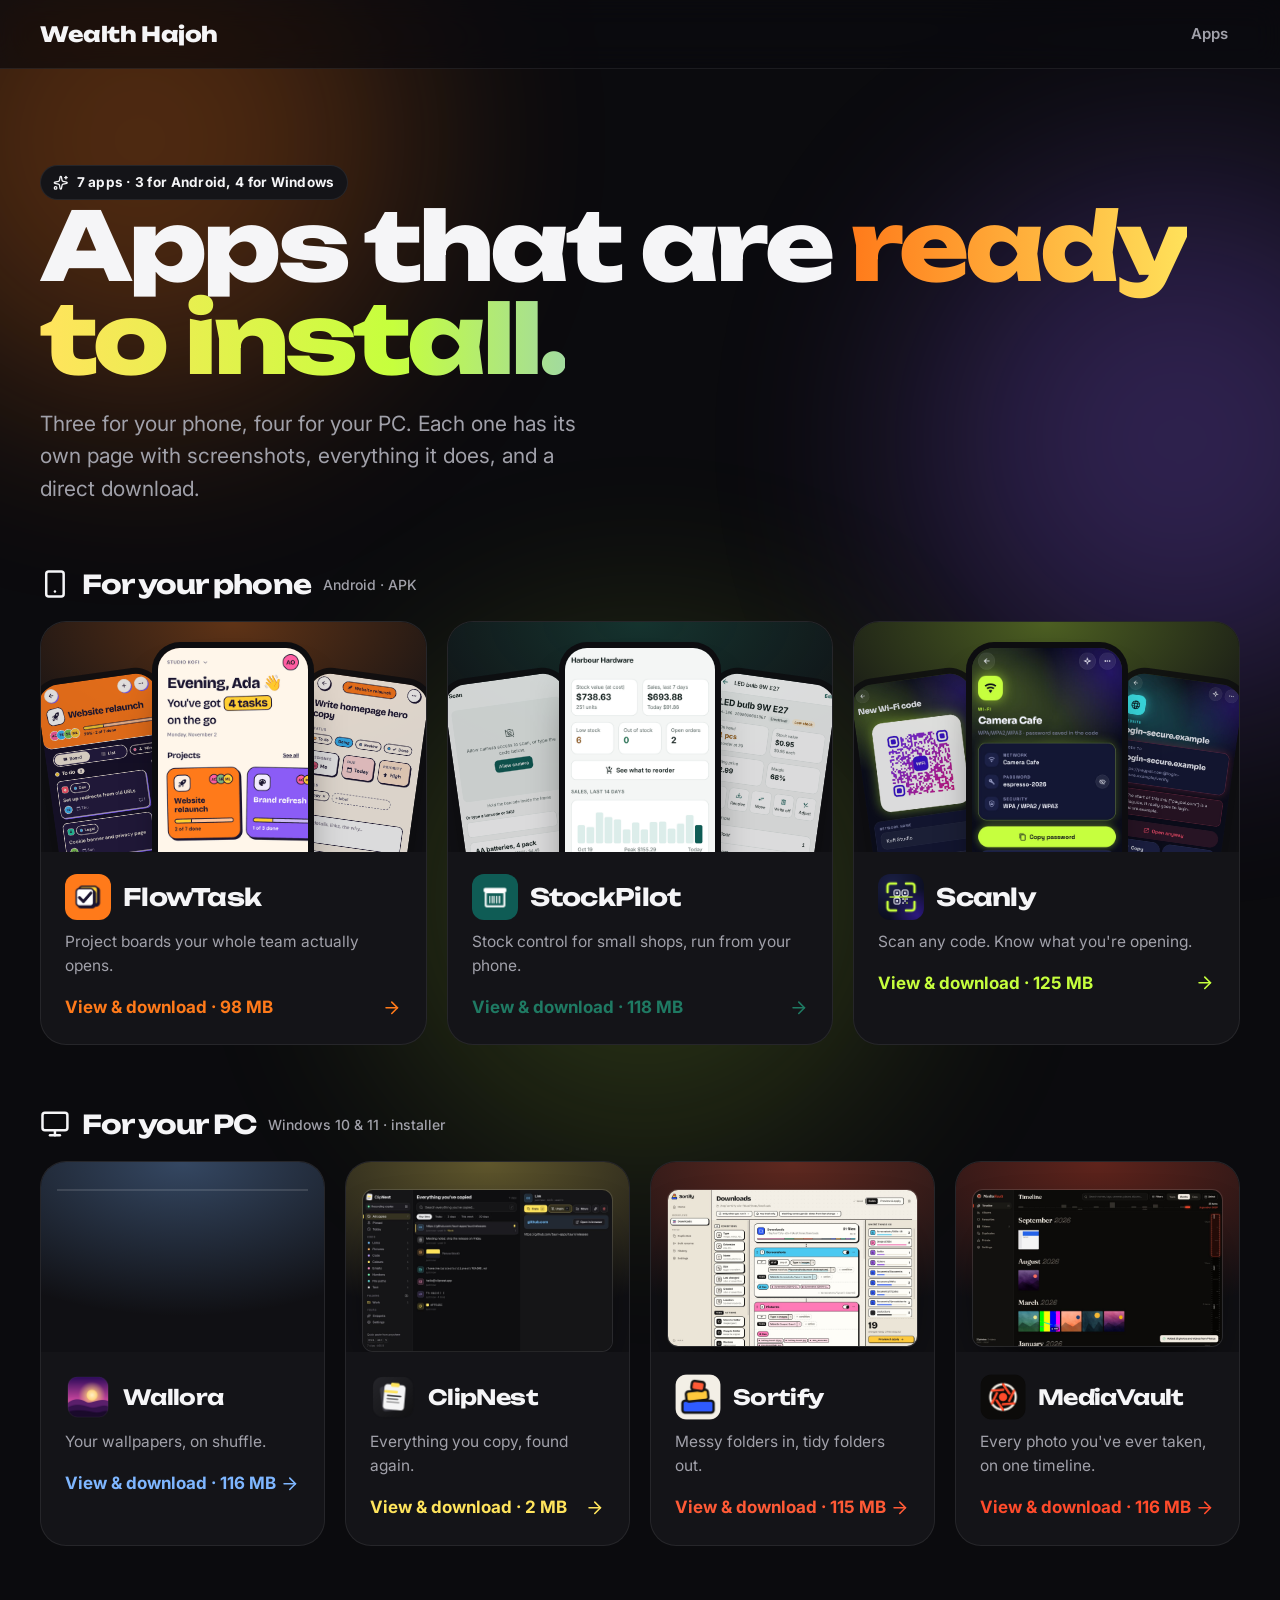
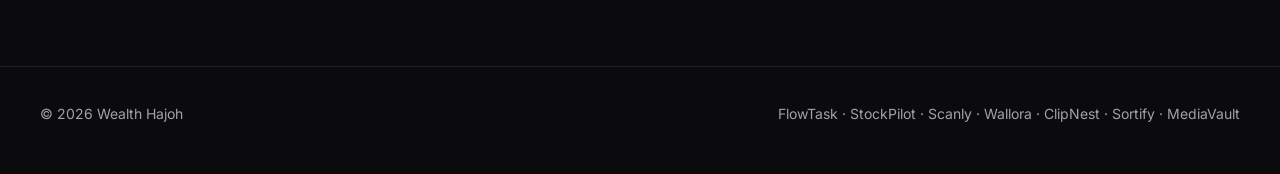
==== index.html @ a4bab9f0 "app commit 1.0 cos i amthe greatest" ====
<!doctype html>
<html lang="en" data-root="./">

<head>
    <meta charset="utf-8">
    <meta name="viewport" content="width=device-width, initial-scale=1">
    <title>Apps by Wealth Hajoh</title>
    <meta name="description" content="Seven apps, ready to install: FlowTask, StockPilot and Scanly for Android; Wallora, ClipNest, Sortify and MediaVault for Windows.">
    <meta name="theme-color" content="#0B0B0E">
    <link rel="icon" href="mediavault/img/icon.png">
    <link rel="preconnect" href="https://fonts.googleapis.com">
    <link rel="preconnect" href="https://fonts.gstatic.com" crossorigin>
    <link rel="stylesheet" href="https://fonts.googleapis.com/css2?family=Unbounded:wght@500..900&family=Inter:wght@400..700&display=swap">
    <link rel="stylesheet" href="assets/base.css">
    <style>
         :root {
            --bg: #0B0B0E;
            --surface: #141418;
            --text: #F5F5F7;
            --muted: #A1A1AA;
            --line: rgba(255, 255, 255, .08);
            --accent: #F5F5F7;
            --accent-ink: #0B0B0E;
            --font-display: "Unbounded", sans-serif;
            --font-body: "Inter", sans-serif;
            --display-tracking: -0.04em
        }
        
        body {
            background: #0B0B0E
        }
        
        .orbs span {
            position: fixed;
            z-index: -1;
            width: 520px;
            height: 520px;
            border-radius: 50%;
            filter: blur(110px);
            opacity: .28;
            animation: drift 22s ease-in-out infinite alternate
        }
        
        .orbs span:nth-child(1) {
            background: #FF7A1A;
            left: -120px;
            top: -120px
        }
        
        .orbs span:nth-child(2) {
            background: #8B5CF6;
            right: -160px;
            top: 20%;
            animation-delay: -7s
        }
        
        .orbs span:nth-child(3) {
            background: #C6FF3D;
            left: 30%;
            bottom: -260px;
            opacity: .16;
            animation-delay: -14s
        }
        
        @keyframes drift {
            to {
                transform: translate(80px, 60px) scale(1.15)
            }
        }
        
        .h-hero {
            padding: 96px 0 40px
        }
        
        .h-hero h1 {
            font-size: clamp(44px, 7.4vw, 104px);
            font-weight: 800;
            line-height: .98
        }
        
        .h-hero h1 .grad {
            background: linear-gradient(90deg, #FF7A1A, #FFE45C, #C6FF3D, #7EB6FF, #B89CFF, #FF4B2B);
            -webkit-background-clip: text;
            background-clip: text;
            color: transparent;
            background-size: 200% 100%;
            animation: shift 8s linear infinite
        }
        
        @keyframes shift {
            to {
                background-position: 200% 0
            }
        }
        
        .h-hero .lead {
            margin-top: 22px
        }
        
        .group-title {
            display: flex;
            align-items: center;
            gap: 12px;
            margin: 64px 0 22px;
            font-size: 26px;
            font-weight: 700;
            letter-spacing: -0.03em
        }
        
        .group-title span {
            font: 500 14px var(--font-body);
            color: var(--muted);
            letter-spacing: 0
        }
        
        .grid {
            display: grid;
            gap: 20px
        }
        
        .grid.three {
            grid-template-columns: repeat(3, 1fr)
        }
        
        .grid.four {
            grid-template-columns: repeat(4, 1fr)
        }
        
        .grid.four .app .shot {
            height: 190px
        }
        
        .grid.four .app h2 {
            font-size: 21px
        }
        
        @media(max-width:1100px) {
            .grid.four {
                grid-template-columns: repeat(2, 1fr)
            }
        }
        
        @media(max-width:900px) {
            .grid.three {
                grid-template-columns: 1fr 1fr
            }
        }
        
        @media(max-width:620px) {
            .grid.three,
            .grid.four {
                grid-template-columns: 1fr
            }
            .group-title {
                font-size: 22px;
                flex-wrap: wrap
            }
            .group-title span {
                flex-basis: 100%;
                margin-left: 36px;
                margin-top: -6px
            }
        }
        
        .app {
            position: relative;
            display: flex;
            flex-direction: column;
            border-radius: 26px;
            overflow: hidden;
            background: var(--surface);
            border: 1px solid var(--line);
            text-decoration: none;
            transition: transform .35s cubic-bezier(.2, 1, .3, 1), box-shadow .35s
        }
        
        .app:hover {
            transform: translateY(-6px);
            box-shadow: 0 30px 70px -30px var(--c)
        }
        
        .app .shot {
            position: relative;
            height: 230px;
            overflow: hidden;
            background: var(--tint)
        }
        
        .app .shot img {
            position: absolute;
            transition: transform .6s cubic-bezier(.2, 1, .3, 1)
        }
        
        .app.mobile .shot img {
            width: 150px;
            left: 50%;
            top: 26px;
            transform: translateX(-50%);
            border-radius: 22px;
            box-shadow: 0 0 0 6px #0d0d10, 0 30px 50px -20px #000
        }
        
        .app.mobile .shot img.side {
            width: 120px;
            top: 56px;
            opacity: .85
        }
        
        .app.mobile .shot img.l {
            transform: translateX(-150%) rotate(-8deg)
        }
        
        .app.mobile .shot img.r {
            transform: translateX(50%) rotate(8deg)
        }
        
        .app.desktop .shot img {
            width: 88%;
            left: 6%;
            top: 28px;
            border-radius: 10px;
            box-shadow: 0 0 0 1px rgba(255, 255, 255, .12), 0 30px 60px -25px #000
        }
        
        .app:hover .shot img {
            transform: translateX(-50%) translateY(-8px) scale(1.02)
        }
        
        .app:hover.desktop .shot img {
            transform: translateY(-10px) scale(1.02)
        }
        
        .app:hover .shot img.l {
            transform: translateX(-160%) rotate(-12deg)
        }
        
        .app:hover .shot img.r {
            transform: translateX(60%) rotate(12deg)
        }
        
        .app .body {
            display: flex;
            flex-direction: column;
            gap: 10px;
            padding: 22px 24px 24px
        }
        
        .app .top {
            display: flex;
            align-items: center;
            gap: 12px
        }
        
        .app .top img {
            width: 46px;
            height: 46px;
            border-radius: 12px
        }
        
        .app h2 {
            font-size: 24px;
            font-weight: 700;
            letter-spacing: -0.03em
        }
        
        .app .plat {
            margin-left: auto;
            display: inline-flex;
            align-items: center;
            gap: 6px;
            padding: 5px 10px;
            border-radius: 999px;
            border: 1px solid var(--line);
            font-size: 12.5px;
            font-weight: 600;
            color: var(--muted)
        }
        
        .app p {
            color: var(--muted);
            font-size: 15.5px
        }
        
        .app .go {
            display: flex;
            align-items: center;
            justify-content: space-between;
            margin-top: 6px;
            font-weight: 700;
            color: var(--c)
        }
        
        .app .go .icon {
            transition: transform .2s
        }
        
        .app:hover .go .icon {
            transform: translateX(4px)
        }
        
        .app.hide {
            display: none
        }
    </style>
</head>

<body>
    <div class="orbs" aria-hidden="true"><span></span><span></span><span></span></div>
    <header class="nav">
        <div class="wrap"><a class="brand" href="./">Wealth Hajoh</a>
            <nav class="nav-links"><a href="#apps">Apps</a></nav>
        </div>
    </header>
    <main>
        <section class="wrap h-hero">
            <span class="eyebrow"><svg class="icon" viewBox="0 0 24 24" aria-hidden="true"><path d="M11.017 2.814a1 1 0 0 1 1.966 0l1.051 5.558a2 2 0 0 0 1.594 1.594l5.558 1.051a1 1 0 0 1 0 1.966l-5.558 1.051a2 2 0 0 0-1.594 1.594l-1.051 5.558a1 1 0 0 1-1.966 0l-1.051-5.558a2 2 0 0 0-1.594-1.594l-5.558-1.051a1 1 0 0 1 0-1.966l5.558-1.051a2 2 0 0 0 1.594-1.594z"/><path d="M20 2v4"/><path d="M22 4h-4"/><circle cx="4" cy="20" r="2"/></svg> 7 apps · 3 for Android, 4 for Windows</span>
            <h1>Apps that are <span class="grad">ready to install.</span></h1>
            <p class="lead">Three for your phone, four for your PC. Each one has its own page with screenshots, everything it does, and a direct download.</p>
            <h2 class="group-title" id="apps"><svg class="icon" viewBox="0 0 24 24" aria-hidden="true"><rect width="14" height="20" x="5" y="2" rx="2" ry="2"/><path d="M12 18h.01"/></svg> For your phone <span>Android · APK</span></h2>
            <div class="grid three">
                <a class="app mobile reveal" href="flowtask/" style="--c:#FF7A1A;--tint:radial-gradient(400px 220px at 50% 0%,#FF7A1A55,transparent 70%),#101014">
                    <div class="shot" aria-hidden="true"><img class="side l" src="flowtask/img/board-dark.png" alt=""><img class="side r" src="flowtask/img/task.png" alt=""><img src="flowtask/img/home.png" alt=""></div>
                    <div class="body">
                        <div class="top"><img src="flowtask/img/icon.png" alt="">
                            <h2>FlowTask</h2>
                        </div>
                        <p>Project boards your whole team actually opens.</p>
                        <span class="go">View & download · 98 MB <svg class="icon" viewBox="0 0 24 24" aria-hidden="true"><path d="M5 12h14"/><path d="m12 5 7 7-7 7"/></svg></span>
                    </div>
                </a>
                <a class="app mobile reveal" href="stockpilot/" style="--c:#1F7A63;--tint:radial-gradient(400px 220px at 50% 0%,#1F7A6355,transparent 70%),#101014">
                    <div class="shot" aria-hidden="true"><img class="side l" src="stockpilot/img/scan.png" alt=""><img class="side r" src="stockpilot/img/product.png" alt=""><img src="stockpilot/img/home.png" alt=""></div>
                    <div class="body">
                        <div class="top"><img src="stockpilot/img/icon.png" alt="">
                            <h2>StockPilot</h2>
                        </div>
                        <p>Stock control for small shops, run from your phone.</p>
                        <span class="go">View & download · 118 MB <svg class="icon" viewBox="0 0 24 24" aria-hidden="true"><path d="M5 12h14"/><path d="m12 5 7 7-7 7"/></svg></span>
                    </div>
                </a>
                <a class="app mobile reveal" href="scanly/" style="--c:#C6FF3D;--tint:radial-gradient(400px 220px at 50% 0%,#C6FF3D55,transparent 70%),#101014">
                    <div class="shot" aria-hidden="true"><img class="side l" src="scanly/img/make-dark.jpg" alt=""><img class="side r" src="scanly/img/link-warning.jpg" alt=""><img src="scanly/img/wifi-scanned.jpg" alt=""></div>
                    <div class="body">
                        <div class="top"><img src="scanly/img/icon.png" alt="">
                            <h2>Scanly</h2>
                        </div>
                        <p>Scan any code. Know what you're opening.</p>
                        <span class="go">View & download · 125 MB <svg class="icon" viewBox="0 0 24 24" aria-hidden="true"><path d="M5 12h14"/><path d="m12 5 7 7-7 7"/></svg></span>
                    </div>
                </a>
            </div>
            <h2 class="group-title"><svg class="icon" viewBox="0 0 24 24" aria-hidden="true"><rect width="20" height="14" x="2" y="3" rx="2"/><line x1="8" x2="16" y1="21" y2="21"/><line x1="12" x2="12" y1="17" y2="21"/></svg> For your PC <span>Windows 10 & 11 · installer</span></h2>
            <div class="grid four">
                <a class="app desktop reveal" href="wallora/" style="--c:#7EB6FF;--tint:radial-gradient(400px 220px at 50% 0%,#7EB6FF55,transparent 70%),#101014">
                    <div class="shot" aria-hidden="true"><img src="wallora/img/now.png" alt=""></div>
                    <div class="body">
                        <div class="top"><img src="wallora/img/icon.png" alt="">
                            <h2>Wallora</h2>
                        </div>
                        <p>Your wallpapers, on shuffle.</p>
                        <span class="go">View & download · 116 MB <svg class="icon" viewBox="0 0 24 24" aria-hidden="true"><path d="M5 12h14"/><path d="m12 5 7 7-7 7"/></svg></span>
                    </div>
                </a>
                <a class="app desktop reveal" href="clipnest/" style="--c:#FFE45C;--tint:radial-gradient(400px 220px at 50% 0%,#FFE45C55,transparent 70%),#101014">
                    <div class="shot" aria-hidden="true"><img src="clipnest/img/history-dark.jpg" alt=""></div>
                    <div class="body">
                        <div class="top"><img src="clipnest/img/icon.png" alt="">
                            <h2>ClipNest</h2>
                        </div>
                        <p>Everything you copy, found again.</p>
                        <span class="go">View & download · 2 MB <svg class="icon" viewBox="0 0 24 24" aria-hidden="true"><path d="M5 12h14"/><path d="m12 5 7 7-7 7"/></svg></span>
                    </div>
                </a>
                <a class="app desktop reveal" href="sortify/" style="--c:#FF5A36;--tint:radial-gradient(400px 220px at 50% 0%,#FF5A3655,transparent 70%),#101014">
                    <div class="shot" aria-hidden="true"><img src="sortify/img/builder.jpg" alt=""></div>
                    <div class="body">
                        <div class="top"><img src="sortify/img/icon.png" alt="">
                            <h2>Sortify</h2>
                        </div>
                        <p>Messy folders in, tidy folders out.</p>
                        <span class="go">View & download · 115 MB <svg class="icon" viewBox="0 0 24 24" aria-hidden="true"><path d="M5 12h14"/><path d="m12 5 7 7-7 7"/></svg></span>
                    </div>
                </a>
                <a class="app desktop reveal" href="mediavault/" style="--c:#FF4B2B;--tint:radial-gradient(400px 220px at 50% 0%,#FF4B2B55,transparent 70%),#101014">
                    <div class="shot" aria-hidden="true"><img src="mediavault/img/timeline.jpg" alt=""></div>
                    <div class="body">
                        <div class="top"><img src="mediavault/img/icon.png" alt="">
                            <h2>MediaVault</h2>
                        </div>
                        <p>Every photo you've ever taken, on one timeline.</p>
                        <span class="go">View & download · 116 MB <svg class="icon" viewBox="0 0 24 24" aria-hidden="true"><path d="M5 12h14"/><path d="m12 5 7 7-7 7"/></svg></span>
                    </div>
                </a>
            </div>
        </section>
    </main>
    <footer class="foot">
        <div class="wrap"><span>© 2026 Wealth Hajoh</span><span>FlowTask · StockPilot · Scanly · Wallora · ClipNest · Sortify · MediaVault</span></div>
    </footer>
    <script src="config.js"></script>
    <script src="assets/site.js"></script>
</body>

</html>
---- assets/base.css ----
/*
 * Shared bones for every app page: layout, frames, gallery, lightbox, install steps.
 * Each page sets its own look through the variables below (and adds its own hero).
 */
:root {
  --bg: #0b0b0d;
  --bg-2: #121216;
  --surface: #17171c;
  --text: #f4f4f5;
  --muted: #a1a1aa;
  --line: rgba(255, 255, 255, 0.09);
  --accent: #ffe45c;
  --accent-ink: #141414;
  --accent-2: #8b5cf6;
  --radius: 18px;
  --card-border: 1px solid var(--line);
  --card-shadow: none;
  --btn-radius: 14px;
  --btn-shadow: 0 10px 30px -12px var(--accent);
  --font-display: system-ui, sans-serif;
  --font-body: system-ui, sans-serif;
  --display-weight: 800;
  --display-tracking: -0.035em;
  --max: 1200px;
}

* {
  box-sizing: border-box;
}
html {
  scroll-behavior: smooth;
}
body {
  margin: 0;
  background: var(--bg);
  color: var(--text);
  font: 17px/1.55 var(--font-body);
  -webkit-font-smoothing: antialiased;
  overflow-x: hidden;
}
img {
  display: block;
  max-width: 100%;
}
a {
  color: inherit;
}
h1,
h2,
h3 {
  font-family: var(--font-display);
  font-weight: var(--display-weight);
  letter-spacing: var(--display-tracking);
  line-height: 1.02;
  margin: 0;
}
p {
  margin: 0;
}
.wrap {
  width: min(var(--max), 100% - 40px);
  margin-inline: auto;
}
.icon {
  width: 1.15em;
  height: 1.15em;
  flex: none;
  stroke: currentColor;
  fill: none;
  stroke-width: 2;
  stroke-linecap: round;
  stroke-linejoin: round;
}
.mono {
  font-family: ui-monospace, "SF Mono", "JetBrains Mono", Consolas, monospace;
}

/* ── Navigation ───────────────────────────────────────────────────────── */
.nav {
  position: sticky;
  top: 0;
  z-index: 50;
  backdrop-filter: blur(14px) saturate(1.4);
  background: color-mix(in srgb, var(--bg) 72%, transparent);
  border-bottom: 1px solid var(--line);
}
.nav .wrap {
  display: flex;
  align-items: center;
  gap: 20px;
  height: 68px;
}
.brand {
  display: flex;
  align-items: center;
  gap: 10px;
  font: var(--display-weight) 21px var(--font-display);
  letter-spacing: -0.02em;
  text-decoration: none;
}
.brand img {
  width: 34px;
  height: 34px;
  border-radius: 9px;
}
.nav-links {
  display: flex;
  gap: 4px;
  margin-left: auto;
}
.nav-links a {
  padding: 8px 12px;
  border-radius: 10px;
  text-decoration: none;
  color: var(--muted);
  font-weight: 600;
  font-size: 15px;
}
.nav-links a:hover {
  color: var(--text);
  background: var(--line);
}
.back {
  display: inline-flex;
  align-items: center;
  gap: 6px;
  color: var(--muted);
  text-decoration: none;
  font-size: 14px;
  font-weight: 600;
}
.back:hover {
  color: var(--text);
}

/* ── Buttons ──────────────────────────────────────────────────────────── */
.btn {
  display: inline-flex;
  align-items: center;
  justify-content: center;
  gap: 10px;
  min-height: 52px;
  padding: 0 24px;
  border-radius: var(--btn-radius);
  border: var(--card-border);
  background: var(--surface);
  color: var(--text);
  font: 700 16.5px var(--font-body);
  text-decoration: none;
  cursor: pointer;
  transition:
    transform 0.15s,
    box-shadow 0.2s,
    filter 0.2s;
}
.btn:hover {
  transform: translateY(-2px);
}
.btn:active {
  transform: translateY(1px);
}
.btn.primary {
  background: var(--accent);
  color: var(--accent-ink);
  border-color: transparent;
  box-shadow: var(--btn-shadow);
}
.btn.primary:hover {
  filter: brightness(1.06);
}
.btn.small {
  min-height: 40px;
  padding: 0 16px;
  font-size: 15px;
}
.btn .sub {
  display: block;
  font-size: 12px;
  font-weight: 600;
  opacity: 0.72;
  margin-top: -2px;
}
.btn .btn-text {
  display: flex;
  flex-direction: column;
  align-items: flex-start;
  line-height: 1.2;
}

/* ── Hero (shared parts; each page lays out its own) ─────────────────── */
.hero {
  position: relative;
  isolation: isolate;
  padding: 72px 0 56px;
  overflow: hidden;
}
.eyebrow {
  display: inline-flex;
  align-items: center;
  gap: 8px;
  padding: 6px 12px;
  border-radius: 999px;
  border: var(--card-border);
  background: var(--surface);
  font-size: 13.5px;
  font-weight: 700;
  letter-spacing: 0.02em;
}
.hero h1 {
  font-size: clamp(46px, 7vw, 88px);
  margin: 20px 0 18px;
}
.lead {
  font-size: clamp(18px, 2vw, 21px);
  color: var(--muted);
  max-width: 560px;
}
.cta-row {
  display: flex;
  flex-wrap: wrap;
  gap: 12px;
  margin-top: 32px;
}
.fine {
  margin-top: 14px;
  font-size: 13.5px;
  color: var(--muted);
}
.platform-note {
  display: none;
  margin-top: 14px;
  padding: 10px 14px;
  border-radius: 12px;
  border: var(--card-border);
  background: var(--surface);
  font-size: 14px;
  max-width: 520px;
}
.platform-note.show {
  display: flex;
  gap: 10px;
  align-items: flex-start;
}

/* ── Facts strip ──────────────────────────────────────────────────────── */
.facts {
  display: grid;
  grid-template-columns: repeat(auto-fit, minmax(170px, 1fr));
  gap: 1px;
  border-radius: var(--radius);
  overflow: hidden;
  border: var(--card-border);
  background: var(--line);
  box-shadow: var(--card-shadow);
}
.fact {
  padding: 20px 22px;
  background: var(--surface);
}
.fact b {
  display: block;
  font: var(--display-weight) 26px var(--font-display);
  letter-spacing: -0.02em;
}
.fact span {
  font-size: 14px;
  color: var(--muted);
}

/* ── Sections ─────────────────────────────────────────────────────────── */
section.block {
  padding: 96px 0 0;
}
.section-head {
  display: flex;
  flex-wrap: wrap;
  align-items: flex-end;
  justify-content: space-between;
  gap: 18px;
  margin-bottom: 40px;
}
.section-head h2 {
  font-size: clamp(36px, 5vw, 58px);
  max-width: 720px;
}
.section-head p {
  max-width: 420px;
  color: var(--muted);
}
.kicker {
  display: block;
  margin-bottom: 14px;
  font-size: 13px;
  font-weight: 800;
  letter-spacing: 0.14em;
  text-transform: uppercase;
  color: var(--accent);
}

.features {
  display: grid;
  grid-template-columns: repeat(auto-fill, minmax(320px, 1fr));
  gap: 18px;
}
.feature {
  padding: 26px;
  border-radius: var(--radius);
  border: var(--card-border);
  background: var(--surface);
  box-shadow: var(--card-shadow);
  transition: transform 0.25s;
}
.feature:hover {
  transform: translateY(-4px);
}
.feature .f-icon {
  display: grid;
  place-items: center;
  width: 48px;
  height: 48px;
  border-radius: 14px;
  background: var(--accent);
  color: var(--accent-ink);
  margin-bottom: 18px;
  font-size: 22px;
}
.feature:nth-child(3n + 2) .f-icon {
  background: var(--accent-2);
  color: var(--accent-2-ink, #fff);
}
.feature h3 {
  font-size: 22px;
  letter-spacing: -0.015em;
  margin-bottom: 8px;
}
.feature p {
  color: var(--muted);
  font-size: 16px;
}
.feature.star {
  grid-column: span 2;
  background: var(--star-bg, var(--surface));
}
@media (max-width: 760px) {
  .feature.star {
    grid-column: auto;
  }
}

/* ── Frames ───────────────────────────────────────────────────────────── */
.phone {
  position: relative;
  width: 260px;
  aspect-ratio: 390 / 844;
  padding: 10px;
  border-radius: 44px;
  background: #0d0d10;
  box-shadow:
    0 0 0 2px #2a2a31,
    0 40px 80px -30px rgba(0, 0, 0, 0.65);
  flex: none;
}
.phone::before {
  content: "";
  position: absolute;
  top: 18px;
  left: 50%;
  transform: translateX(-50%);
  width: 76px;
  height: 22px;
  border-radius: 12px;
  background: #0d0d10;
  z-index: 2;
}
.phone img {
  width: 100%;
  height: 100%;
  object-fit: cover;
  object-position: top;
  border-radius: 34px;
}
.window {
  border-radius: 14px;
  overflow: hidden;
  background: #1b1b1f;
  box-shadow:
    0 0 0 1px rgba(255, 255, 255, 0.08),
    0 50px 100px -40px rgba(0, 0, 0, 0.75);
}
.window .bar {
  display: flex;
  align-items: center;
  gap: 7px;
  height: 34px;
  padding: 0 14px;
  background: #26262c;
}
.window .bar i {
  width: 11px;
  height: 11px;
  border-radius: 50%;
  background: #4b4b55;
}
.window .bar span {
  margin-left: 10px;
  font: 600 12.5px var(--font-body);
  color: #9b9ba6;
}
.window img {
  width: 100%;
  aspect-ratio: 16 / 10;
  object-fit: cover;
  object-position: top left;
  background: #111114;
}

/* ── Gallery ──────────────────────────────────────────────────────────── */
.gallery {
  display: flex;
  gap: 22px;
  overflow-x: auto;
  padding: 10px 4px 34px;
  scroll-snap-type: x mandatory;
  scrollbar-width: thin;
}
.gallery figure {
  margin: 0;
  scroll-snap-align: start;
  flex: none;
}
.gallery figure button {
  padding: 0;
  border: 0;
  background: none;
  cursor: zoom-in;
  display: block;
}
.gallery figcaption {
  margin-top: 14px;
  font-size: 15px;
  color: var(--muted);
  max-width: 280px;
}
.gallery.desktop figure {
  width: min(760px, 86vw);
}
.gallery.desktop figcaption {
  max-width: none;
}
.gallery-nav {
  display: flex;
  gap: 8px;
}
.gallery-nav button {
  display: grid;
  place-items: center;
  width: 46px;
  height: 46px;
  border-radius: 50%;
  border: var(--card-border);
  background: var(--surface);
  color: var(--text);
  cursor: pointer;
}

/* ── Install ──────────────────────────────────────────────────────────── */
.install {
  display: grid;
  grid-template-columns: 1.1fr 0.9fr;
  gap: 22px;
}
@media (max-width: 900px) {
  .install {
    grid-template-columns: 1fr;
  }
}
.steps {
  counter-reset: step;
  display: flex;
  flex-direction: column;
  gap: 12px;
  margin: 0;
  padding: 0;
  list-style: none;
}
.steps li {
  counter-increment: step;
  display: flex;
  gap: 16px;
  padding: 20px;
  border-radius: var(--radius);
  border: var(--card-border);
  background: var(--surface);
  box-shadow: var(--card-shadow);
}
.steps li::before {
  content: counter(step);
  display: grid;
  place-items: center;
  flex: none;
  width: 36px;
  height: 36px;
  border-radius: 50%;
  background: var(--accent);
  color: var(--accent-ink);
  font: 800 16px var(--font-display);
}
.steps b {
  display: block;
  margin-bottom: 2px;
}
.steps span {
  color: var(--muted);
  font-size: 15.5px;
}
.side-card {
  padding: 26px;
  border-radius: var(--radius);
  border: var(--card-border);
  background: var(--surface);
  box-shadow: var(--card-shadow);
  display: flex;
  flex-direction: column;
  gap: 16px;
}
.side-card h3 {
  font-size: 24px;
}
.req {
  margin: 0;
  padding: 0;
  list-style: none;
  display: flex;
  flex-direction: column;
  gap: 10px;
}
.req li {
  display: flex;
  gap: 10px;
  color: var(--muted);
  font-size: 15.5px;
}
.req li .icon {
  color: var(--accent);
  margin-top: 4px;
}
.hash {
  display: flex;
  align-items: center;
  gap: 8px;
  padding: 10px 12px;
  border-radius: 12px;
  background: var(--bg-2);
  border: var(--card-border);
  font-size: 12px;
  word-break: break-all;
  color: var(--muted);
}
.hash button {
  flex: none;
  border: 0;
  border-radius: 8px;
  padding: 6px 10px;
  background: var(--line);
  color: var(--text);
  font: 700 12px var(--font-body);
  cursor: pointer;
}
.stack {
  display: flex;
  flex-wrap: wrap;
  gap: 8px;
}
.stack span {
  padding: 6px 12px;
  border-radius: 999px;
  border: var(--card-border);
  font-size: 13.5px;
  font-weight: 600;
}

/* ── Final call ───────────────────────────────────────────────────────── */
.final {
  margin: 110px 0 0;
  padding: 70px 40px;
  border-radius: calc(var(--radius) + 10px);
  text-align: center;
  background: var(--final-bg, var(--surface));
  border: var(--card-border);
  box-shadow: var(--card-shadow);
  position: relative;
  overflow: hidden;
}
.final h2 {
  font-size: clamp(40px, 6vw, 72px);
  margin-bottom: 14px;
}
.final p {
  color: var(--muted);
  margin: 0 auto;
  max-width: 520px;
}
.final .cta-row {
  justify-content: center;
}

/* ── Footer ───────────────────────────────────────────────────────────── */
.foot {
  margin-top: 80px;
  padding: 36px 0 50px;
  border-top: 1px solid var(--line);
}
.foot .wrap {
  display: flex;
  flex-wrap: wrap;
  gap: 18px;
  align-items: center;
  justify-content: space-between;
  color: var(--muted);
  font-size: 14px;
}
.others {
  display: flex;
  flex-wrap: wrap;
  gap: 6px;
}
.others a {
  display: inline-flex;
  align-items: center;
  gap: 7px;
  padding: 6px 11px 6px 6px;
  border-radius: 999px;
  border: 1px solid var(--line);
  text-decoration: none;
  font-weight: 600;
  color: var(--text);
}
.others img {
  width: 22px;
  height: 22px;
  border-radius: 6px;
}

/* ── Lightbox ─────────────────────────────────────────────────────────── */
.lightbox {
  position: fixed;
  inset: 0;
  z-index: 100;
  display: none;
  align-items: center;
  justify-content: center;
  padding: 40px;
  background: rgba(5, 5, 8, 0.88);
  backdrop-filter: blur(8px);
  cursor: zoom-out;
}
.lightbox.open {
  display: flex;
  animation: fade 0.2s;
}
.lightbox img {
  max-width: 100%;
  max-height: 100%;
  border-radius: 12px;
  box-shadow: 0 40px 100px rgba(0, 0, 0, 0.6);
}
@keyframes fade {
  from {
    opacity: 0;
  }
}

/* ── Reveal on scroll ─────────────────────────────────────────────────── */
.reveal {
  opacity: 0;
  transform: translateY(26px);
  transition:
    opacity 0.7s ease,
    transform 0.7s cubic-bezier(0.2, 1, 0.3, 1);
}
.reveal.in {
  opacity: 1;
  transform: none;
}

@media (max-width: 760px) {
  .nav-links {
    display: none;
  }
  .nav .wrap {
    gap: 12px;
  }
  .back span {
    display: none;
  }
  .brand {
    font-size: 18px;
    margin-right: auto;
  }
  .brand img {
    width: 28px;
    height: 28px;
  }
  .hero {
    padding-top: 44px;
  }
  section.block {
    padding-top: 72px;
  }
  .final {
    padding: 50px 22px;
  }
}
@media (prefers-reduced-motion: reduce) {
  *,
  *::before,
  *::after {
    animation: none !important;
    transition: none !important;
    scroll-behavior: auto !important;
  }
  .reveal {
    opacity: 1;
    transform: none;
  }
}
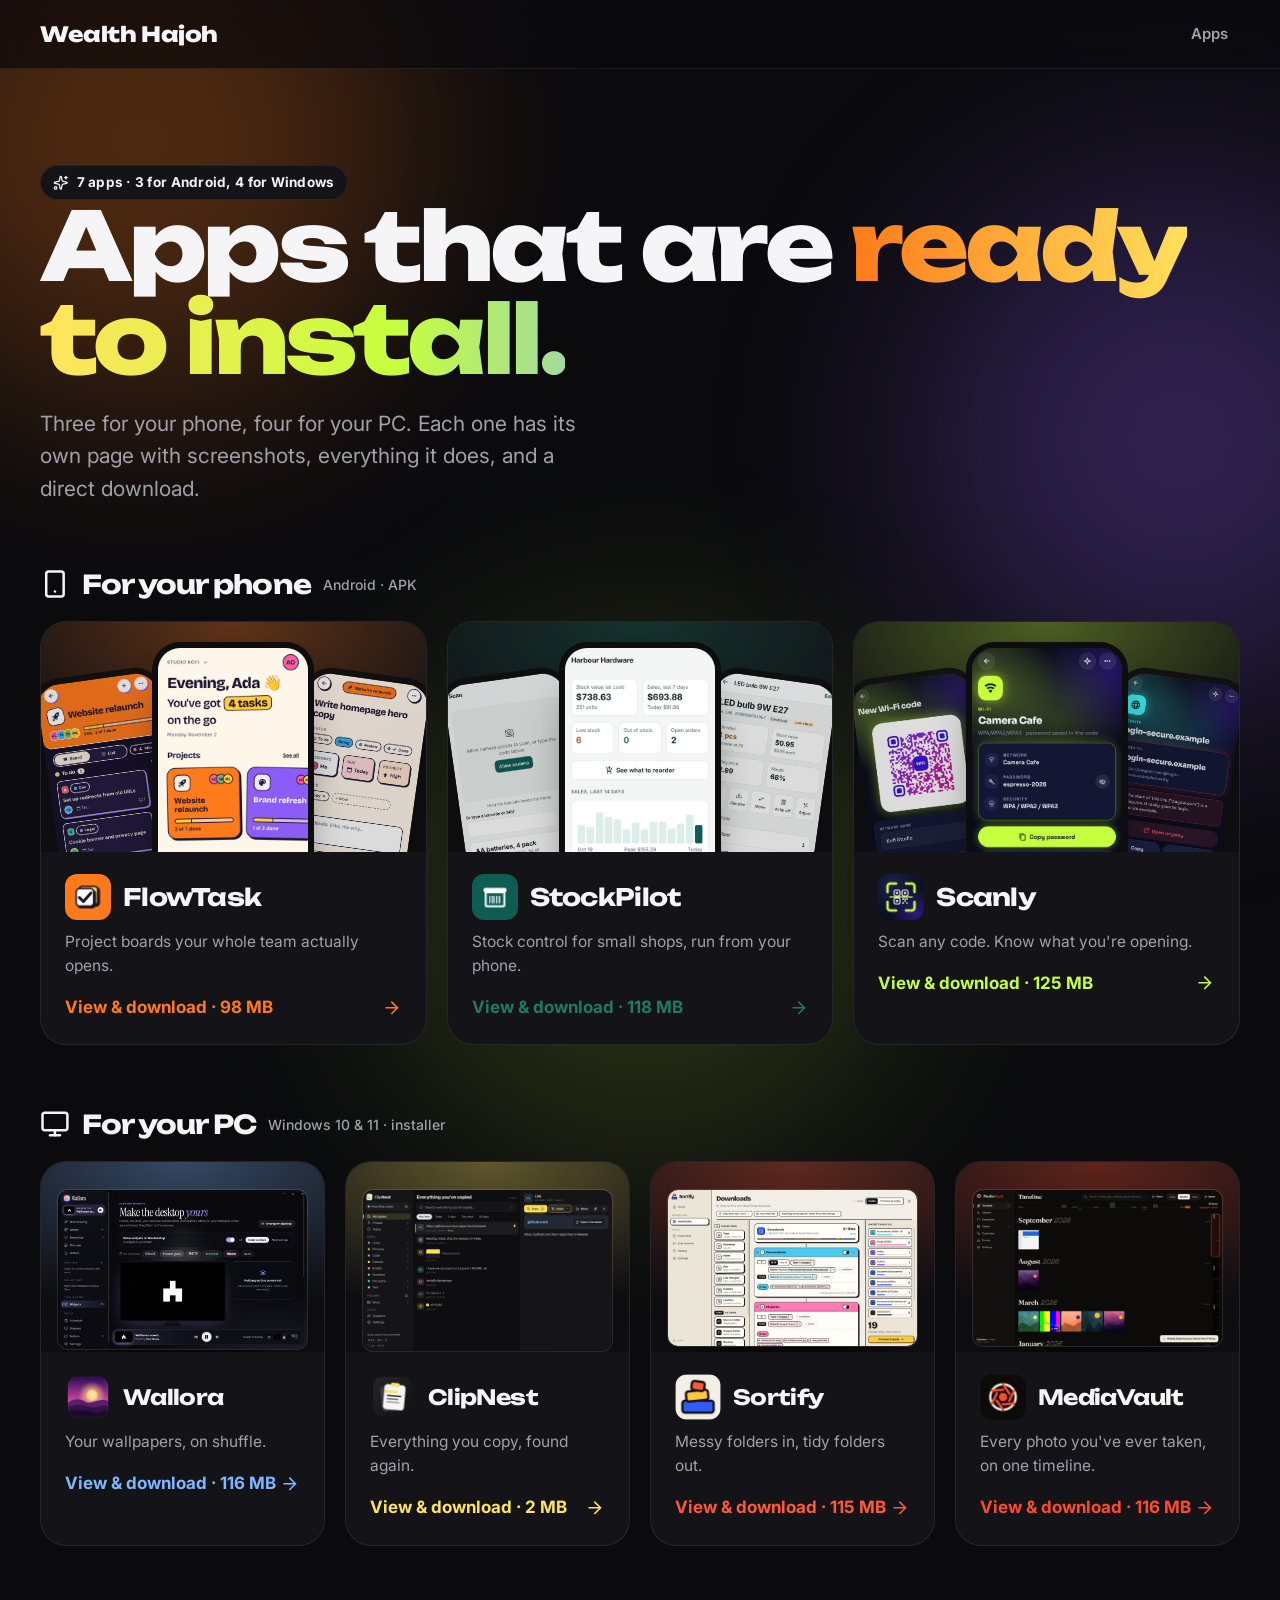
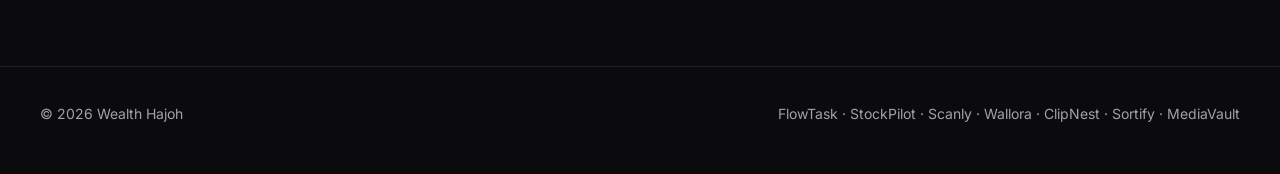
==== commit fdffaeb9: "update: change the image for the wallora card to the right one" ====
--- a/index.html
+++ b/index.html
@@ -352,7 +352,7 @@
             <h2 class="group-title"><svg class="icon" viewBox="0 0 24 24" aria-hidden="true"><rect width="20" height="14" x="2" y="3" rx="2"/><line x1="8" x2="16" y1="21" y2="21"/><line x1="12" x2="12" y1="17" y2="21"/></svg> For your PC <span>Windows 10 & 11 · installer</span></h2>
             <div class="grid four">
                 <a class="app desktop reveal" href="wallora/" style="--c:#7EB6FF;--tint:radial-gradient(400px 220px at 50% 0%,#7EB6FF55,transparent 70%),#101014">
-                    <div class="shot" aria-hidden="true"><img src="wallora/img/now.png" alt=""></div>
+                    <div class="shot" aria-hidden="true"><img src="wallora/img/now.jpg" alt=""></div>
                     <div class="body">
                         <div class="top"><img src="wallora/img/icon.png" alt="">
                             <h2>Wallora</h2>
